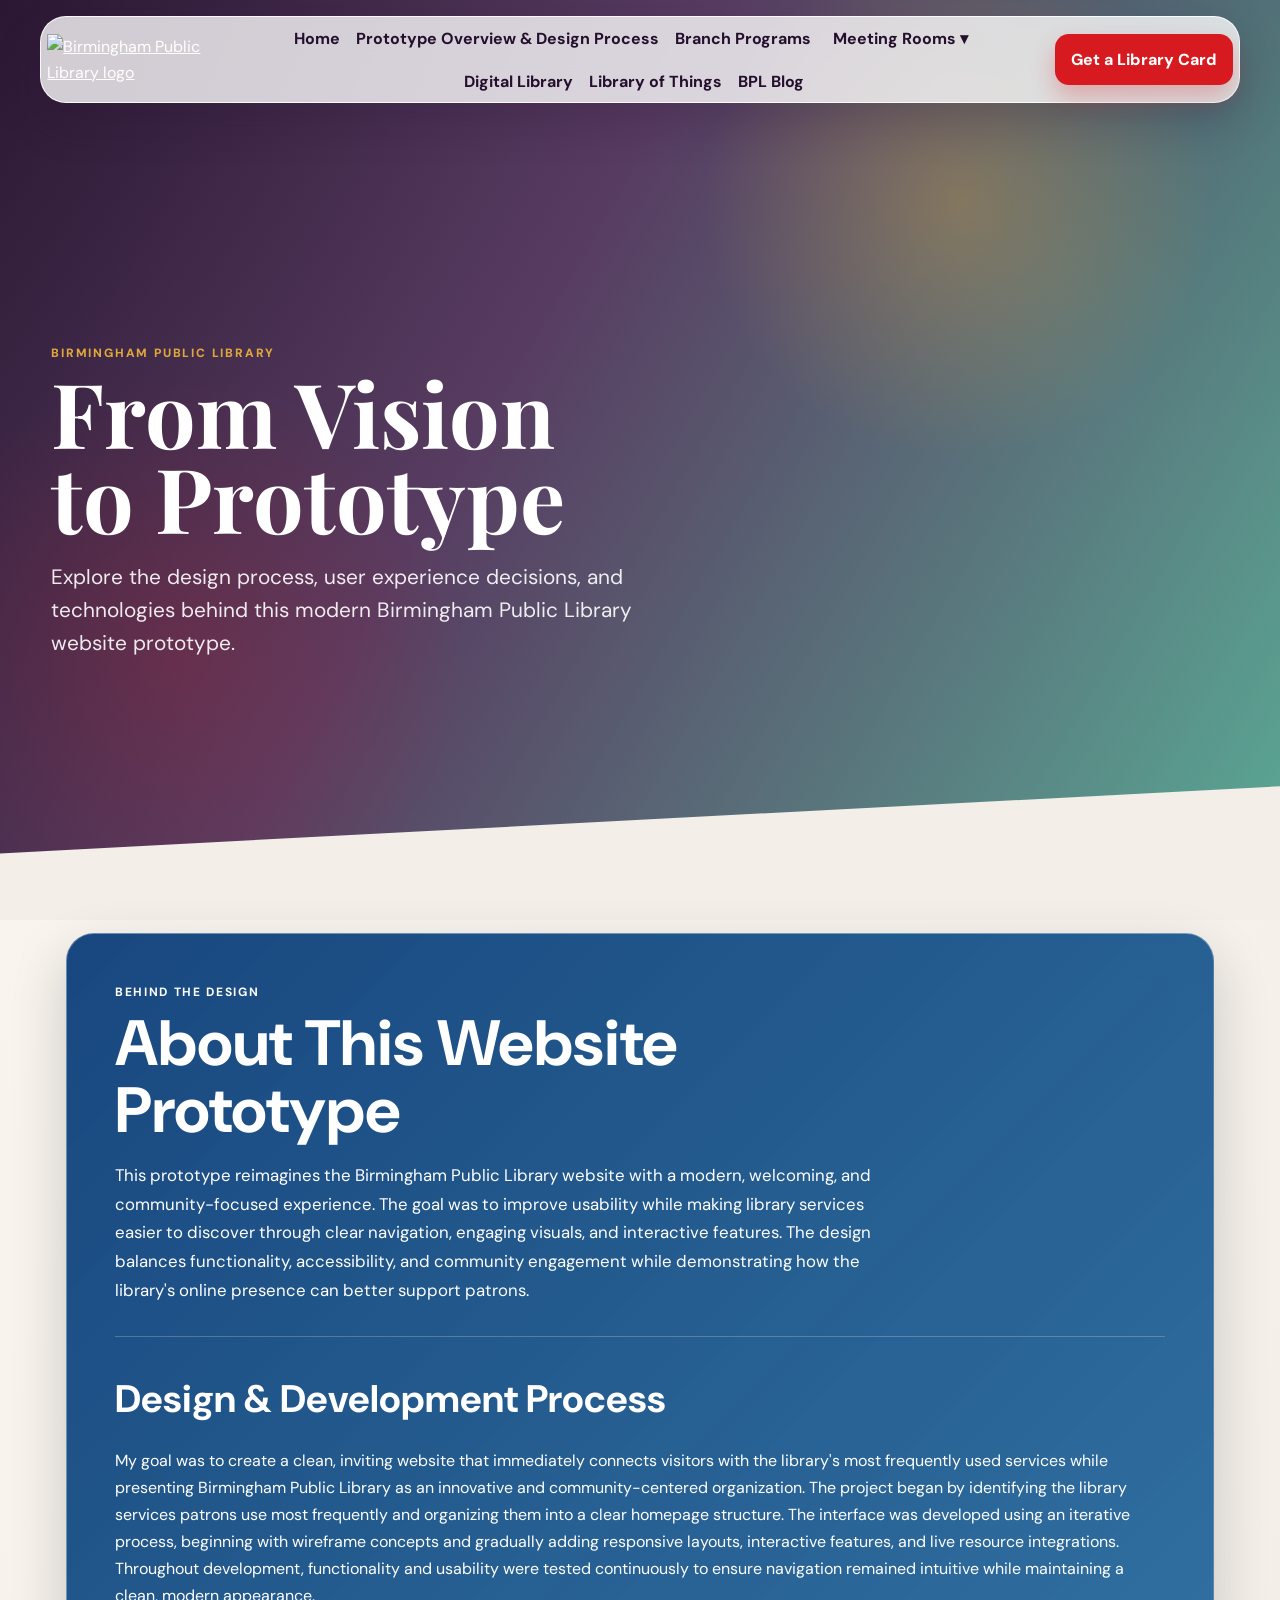
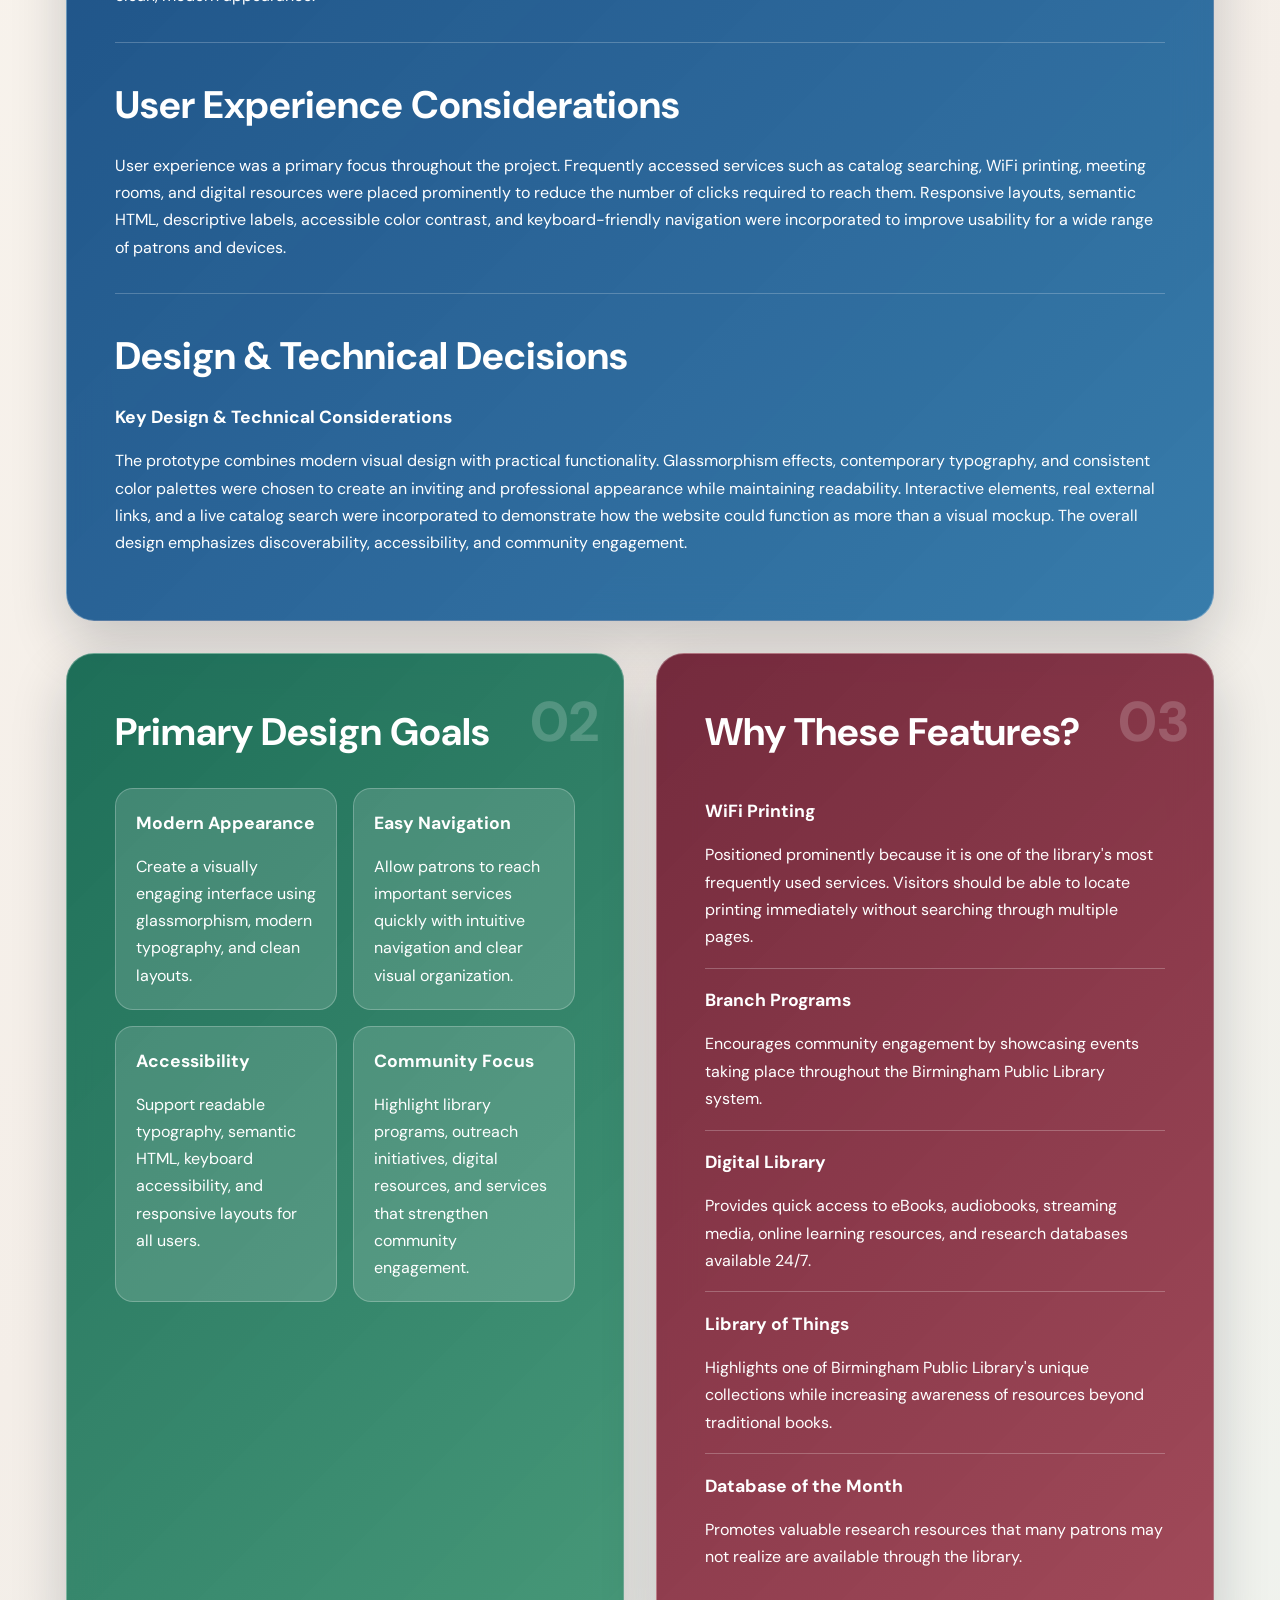
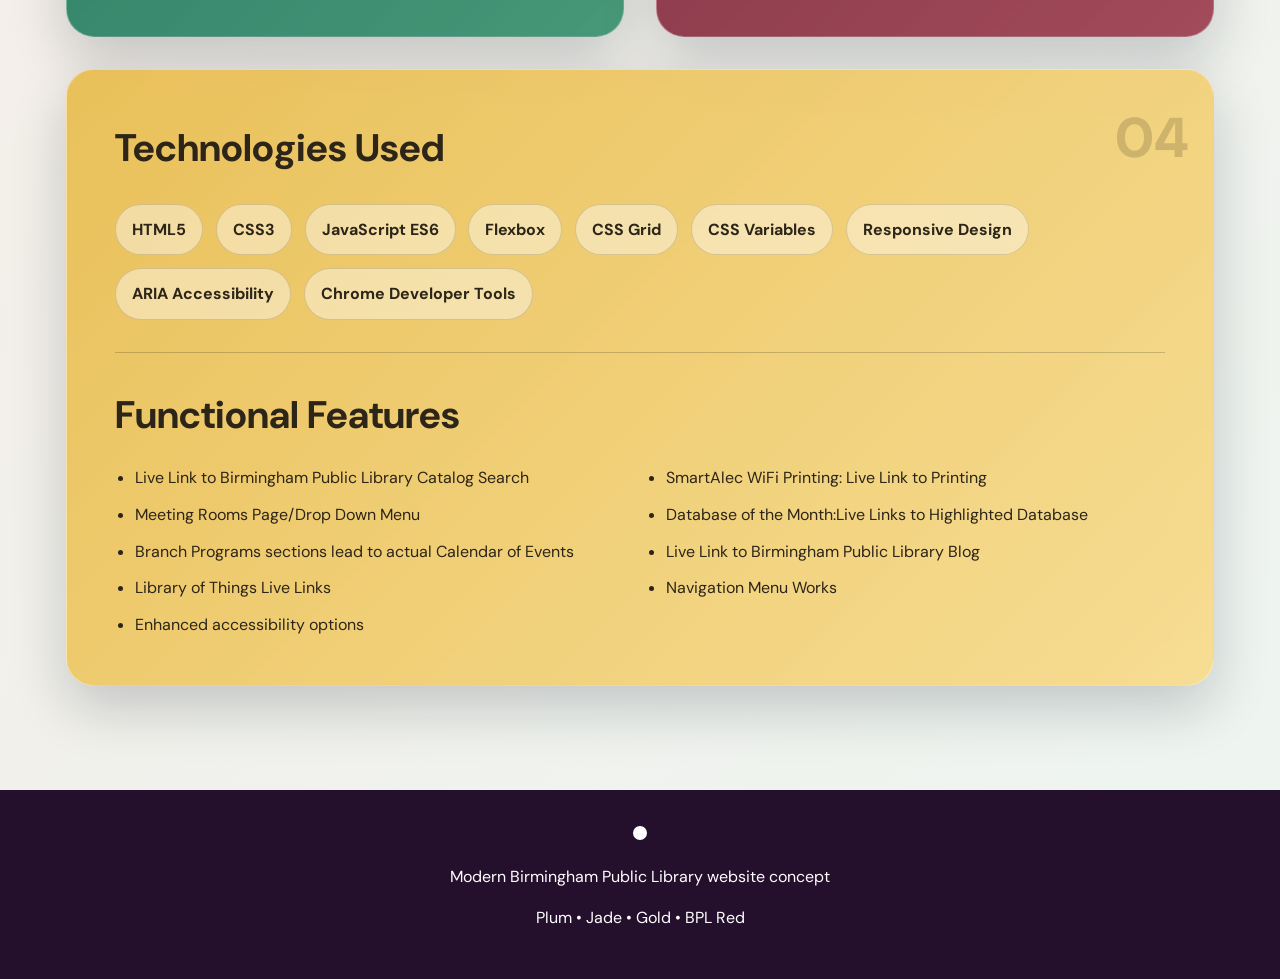
==== aboutbpl.html @ 9a5f1c4a "Add files via upload Initial website prototype" ====
<!DOCTYPE html>
<html lang="en">
<head>
  <meta charset="UTF-8" />
  <meta name="viewport" content="width=device-width, initial-scale=1.0" />
  <meta name="description" content="A modern Birmingham Public Library website prototype featuring WiFi printing, branch programs, meeting rooms, digital resources, and the BPL Blog." />
  <title>Birmingham Public Library | Explore More</title>
  <link rel="stylesheet" href="styles.css" />
</head>
<body>
  <a class="skip-link" href="#main-content">Skip to main content</a>

  <header class="hero" id="home">
    <nav class="topbar" aria-label="Main navigation">
      <a class="brand" href="#home" aria-label="Birmingham Public Library home">
        <img src="assets/bpl-logo.png" alt="Birmingham Public Library logo" />
      </a>

      <button class="menu-toggle" type="button" aria-expanded="false" aria-controls="main-menu">
        Menu
      </button>

      <div class="nav-links" id="main-menu">
        <a href="index.html">Home</a>
        <a href="aboutbpl.html">Prototype Overview & Design Process</a>
        <a href="#branch-programs">Branch Programs</a>

        <div class="dropdown">
          <button class="dropdown-toggle" type="button" aria-expanded="false"
          aria-controls="meeting-room-menu"
    aria-haspopup="true">
            Meeting Rooms
          </button>
          <div class="dropdown-menu">
            <a href="meeting-rooms.html">Meeting Room Overview</a>
            <a href="meeting-rooms.html#pricing">Pricing & Fees</a>
            <a href="meeting-rooms.html#rules">Rules & Requirements</a>
            <a href="meeting-rooms.html#request">Request a Room</a>
          </div>
        </div>

        <a href="#digital">Digital Library</a>
        <a href="#library-things">Library of Things</a>
        <a href="#blog">BPL Blog</a>
      </div>

      <a class="nav-cta" href="#card">Get a Library Card</a>
    </nav>

    <div class="hero-grid">
      <section class="hero-copy">
        <p class="eyebrow">Birmingham Public Library</p>
        <h1>From Vision to Prototype</h1>
        <p class="hero-text">
          Explore the design process, user experience decisions, and technologies 
          behind this modern Birmingham Public Library website prototype.
        </p>

        
        </div>
      </section>
      
  </header>

  <main id="main-content">

  <section class="about-page">

    <!-- CARD 1: ABOUT AND DESIGN PHILOSOPHY -->
    <article class="about-feature-card about-blue">

      <p class="eyebrow">Behind the Design</p>

      <h1>About This Website Prototype</h1>

      <p class="about-intro">
        This prototype reimagines the Birmingham Public Library website with a modern, welcoming, and community-focused experience. 
        The goal was to improve usability while making library services easier to discover through clear navigation, engaging visuals, and interactive features.
         The design balances functionality, accessibility, and community engagement while demonstrating how the library's online presence can better support patrons.
      </p>

      <div class="about-section-divider"></div>

      <h2>Design & Development Process</h2>

      <p>
        My goal was to create a clean, inviting website that immediately connects visitors
        with the library's most frequently used services while presenting Birmingham Public
        Library as an innovative and community-centered organization. 
        The project began by identifying the library services patrons use most frequently and organizing them into a clear homepage structure.
         The interface was developed using an iterative process, beginning with wireframe concepts and gradually adding responsive layouts, interactive features, and live resource integrations.
         Throughout development, functionality and usability were tested continuously to ensure navigation remained intuitive while maintaining a clean, modern appearance.
      </p>

<div class="about-section-divider"></div>

<h2>User Experience Considerations</h2>

      <p>
        User experience was a primary focus throughout the project.
         Frequently accessed services such as catalog searching, WiFi printing, meeting rooms, and digital resources were placed prominently to reduce the number of clicks required to reach them. 
         Responsive layouts, semantic HTML, descriptive labels, accessible color contrast, and keyboard-friendly navigation were incorporated to improve usability for a wide range of patrons and devices.
</p>  

<div class="about-section-divider"></div>

<h2>Design & Technical Decisions</h2>

<h3>Key Design & Technical Considerations</h3>

  <p>The prototype combines modern visual design with practical functionality. 
    Glassmorphism effects, contemporary typography, and consistent color palettes were chosen to create an inviting and professional appearance while maintaining readability. 
    Interactive elements, real external links, and a live catalog search were incorporated to demonstrate how the website could function as more than a visual mockup. 
    The overall design emphasizes discoverability, accessibility, and community engagement. </p>
    </article>


    <!-- CARD 2: DESIGN GOALS -->
    <article class="about-feature-card about-green">

      <p class="about-card-number">02</p>

      <h2>Primary Design Goals</h2>

      <div class="about-mini-grid">

        <article class="about-mini-card">
          <h3>Modern Appearance</h3>
          <p>
            Create a visually engaging interface using glassmorphism,
            modern typography, and clean layouts.
          </p>
        </article>

        <article class="about-mini-card">
          <h3>Easy Navigation</h3>
          <p>
            Allow patrons to reach important services quickly with intuitive
            navigation and clear visual organization.
          </p>
        </article>

        <article class="about-mini-card">
          <h3>Accessibility</h3>
          <p>
            Support readable typography, semantic HTML, keyboard accessibility,
            and responsive layouts for all users.
          </p>
        </article>

        <article class="about-mini-card">
          <h3>Community Focus</h3>
          <p>
            Highlight library programs, outreach initiatives, digital resources,
            and services that strengthen community engagement.
          </p>
        </article>

      </div>

    </article>


    <!-- CARD 3: FEATURES -->
    <article class="about-feature-card about-burgundy">

      <p class="about-card-number">03</p>

      <h2>Why These Features?</h2>

      <div class="about-feature-list">

        <div class="about-feature-item">
          <h3>WiFi Printing</h3>
          <p>
            Positioned prominently because it is one of the library's most frequently
            used services. Visitors should be able to locate printing immediately
            without searching through multiple pages.
          </p>
        </div>

        <div class="about-feature-item">
          <h3>Branch Programs</h3>
          <p>
            Encourages community engagement by showcasing events taking place
            throughout the Birmingham Public Library system.
          </p>
        </div>

        <div class="about-feature-item">
          <h3>Digital Library</h3>
          <p>
            Provides quick access to eBooks, audiobooks, streaming media,
            online learning resources, and research databases available 24/7.
          </p>
        </div>

        <div class="about-feature-item">
          <h3>Library of Things</h3>
          <p>
            Highlights one of Birmingham Public Library's unique collections while
            increasing awareness of resources beyond traditional books.
          </p>
        </div>

        <div class="about-feature-item">
          <h3>Database of the Month</h3>
          <p>
            Promotes valuable research resources that many patrons may not realize
            are available through the library.
          </p>
        </div>

        

      </div>

    </article>


    <!-- CARD 4: TECHNOLOGY AND FUTURE ENHANCEMENTS -->
    <article class="about-feature-card about-gold">

      <p class="about-card-number">04</p>

      <h2>Technologies Used</h2>

      <div class="technology-grid">

        <span>HTML5</span>
        <span>CSS3</span>
        <span>JavaScript ES6</span>
        <span>Flexbox</span>
        <span>CSS Grid</span>
        <span>CSS Variables</span>
        <span>Responsive Design</span>
        <span>ARIA Accessibility</span>
        <span>Chrome Developer Tools</span>

      </div>

      <div class="about-section-divider"></div>

      <h2>Functional Features</h2>

      <ul class="future-list">
        <li>Live Link to Birmingham Public Library Catalog Search</li>
        <li>SmartAlec WiFi Printing: Live Link to Printing</li>
        <li>Meeting Rooms Page/Drop Down Menu</li>
        <li>Database of the Month:Live Links to Highlighted Database</li>
        <li>Branch Programs sections lead to actual Calendar of Events</li>
        <li>Live Link to Birmingham Public Library Blog</li>
        <li>Library of Things Live Links</li>
        <li>Navigation Menu Works</li>
        <li>Enhanced accessibility options</li>
      </ul>
    </article>

  </section>

</main>

  <footer class="footer">
    <img src="assets/bpl-logo.png" alt="" aria-hidden="true" />
    <p>Modern Birmingham Public Library website concept</p>
    <p>Plum • Jade • Gold • BPL Red</p>
  </footer>

 <button
  id="back-to-top"
  class="back-to-top"
  type="button"
  aria-label="Back to top"
  title="Back to top"
>
  ↑
</button>
  <script src="script.js"></script>


</body>
</html>
---- styles.css ----
@import url('https://fonts.googleapis.com/css2?family=DM+Sans:wght@400;500;600;700&family=Playfair+Display:wght@700;800&display=swap');

:root {
  --bpl-red: #d71920;
  --plum: #3d1e4a;
  --plum-deep: #24102d;
  --jade: #1e8f74;
  --jade-dark: #126651;
  --teal: #1f6d7a;
  --gold: #e0a83a;
  --cream: #f6f0e8;
  --rose: #c66a72;
  --ink: #17151b;
  --muted: #69636e;
  --white: #ffffff;
  --glass: rgba(255,255,255,0.17);
  --glass-light: rgba(255,255,255,0.72);
  --glass-border: rgba(255,255,255,0.34);
  --shadow: 0 25px 70px rgba(36,16,45,0.22);
}

* {
  box-sizing: border-box;
}

html {
  scroll-behavior: smooth;
  scroll-padding-top: 10rem;
}

body {
  margin: 0;
  font-family: 'DM Sans', Arial, sans-serif;
  color: var(--ink);
  background:
    radial-gradient(circle at top left, rgba(61,30,74,0.22), transparent 30rem),
    radial-gradient(circle at top right, rgba(30,143,116,0.18), transparent 28rem),
    linear-gradient(135deg, #fbf7f0, #f4eee8 55%, #edf5f1);
  line-height: 1.6;
}

a {
  color: inherit;
}

button,
input,
select {
  font: inherit;
}

button {
  cursor: pointer;
}

.skip-link {
  position: absolute;
  left: -999px;
  top: 0;
  padding: 1rem;
  background: #000;
  color: #fff;
  z-index: 100;
}

.skip-link:focus {
  left: 1rem;
  top: 1rem;
}

.visually-hidden {
  position: absolute;
  width: 1px;
  height: 1px;
  overflow: hidden;
  clip: rect(0 0 0 0);
  white-space: nowrap;
}

.hero {
  min-height: 920px;
  padding: 10rem clamp(1rem, 4vw, 4rem) 8rem;
  color: #fff;
  position: relative;
  overflow: hidden;
  padding-bottom: 8rem;
  background:
    linear-gradient(120deg, rgba(36,16,45,0.96), rgba(61,30,74,0.86) 40%, rgba(30,143,116,0.72) 100%),
    url('Images/BPLPhotoBuilding.jpg');
  background-size: cover;
  background-position: center;
}

.hero::before {
  content: '';
  position: absolute;
  inset: 0;
  background:
    radial-gradient(circle at 75% 22%, rgba(224,168,58,0.32), transparent 16rem),
    radial-gradient(circle at 14% 72%, rgba(215,25,32,0.18), transparent 18rem);
}

.hero::after {
  content: '';
  position: absolute;
  left: -10%;
  right: -10%;
  bottom: -100px;
  height: 200px;
  background: #f4eee8;
  transform: rotate(-3deg);
}

.topbar {
  position: fixed;
  top: 1rem;
  left: 50%;
  transform: translateX(-50%);
  width: min(1200px, calc(100% - 2rem));
  z-index: 1000;
  display: grid;
  grid-template-columns: auto 1fr auto;
  gap: 1.3rem;
  align-items: center;
  background: rgba(255,255,255,0.78);
  border: 1px solid rgba(255,255,255,0.88);
  border-radius: 26px;
  padding: 0.5rem 0.4rem;
  box-shadow: 0 18px 45px rgba(36,16,45,0.2);
  backdrop-filter: blur(18px);
}

.brand img {
  display: block;
  width: 165px;
}

.nav-links {
  display: flex;
  justify-content: center;
  align-items: center;
  gap: 1rem;
  flex-wrap: wrap;
}

.nav-links > a,
.dropdown-toggle {
  border: none;
  background: transparent;
  text-decoration: none;
  color: var(--plum-deep);
  font-weight: 700;
}

.nav-links > a:hover,
.nav-links > a:focus,
.dropdown-toggle:hover,
.dropdown-toggle:focus {
  color: var(--bpl-red);
}

.dropdown {
  position: relative;
}

.dropdown-toggle::after {
  content: ' ▾';
}

.dropdown-menu {
  position: absolute;
  top: calc(100% - 1px);
  left: 0;
  min-width: 245px;
  display: none;
  padding: 0.55rem;
  border-radius: 18px;
  background: rgba(255,255,255,0.92);
  box-shadow: 0 20px 45px rgba(36,16,45,0.22);
  border: 1px solid rgba(61,30,74,0.12);
  backdrop-filter: blur(18px);
}

.dropdown:hover .dropdown-menu,
.dropdown:focus-within .dropdown-menu,
.dropdown.open .dropdown-menu {
  display: grid;
}

.dropdown-menu a {
  text-decoration: none;
  color: var(--plum-deep);
  padding: 0.7rem 0.8rem;
  border-radius: 12px;
  font-weight: 700;
}

.dropdown-menu a:hover,
.dropdown-menu a:focus {
  background: #f4ecf6;
  color: var(--bpl-red);
}

.nav-cta {
  text-decoration: none;
  padding: 0.8rem 1rem;
  color: #fff;
  background: var(--bpl-red);
  border-radius: 14px;
  font-weight: 800;
  box-shadow: 0 12px 25px rgba(215,25,32,0.28);
}

.menu-toggle {
  display: none;
  border: none;
  border-radius: 14px;
  background: var(--plum);
  color: #fff;
  padding: 0.75rem 0.9rem;
  font-weight: 800;
}

.hero-grid {
  position: relative;
  z-index: 4;
  max-width: 1260px;
  margin: 5.7rem auto 0;
  margin-top: clamp(4rem, 10vw, 6.5rem);
  padding-top: 4rem;
  display: grid;
  grid-template-columns: 1.1fr 1fr;
 gap: clamp(2rem, 5vw, 6rem);
  align-items: start;
}

.hero-copy {
  padding-top: 1rem;
}

.eyebrow {
  margin: 0 0 0.45rem;
  text-transform: uppercase;
  letter-spacing: 0.15em;
  font-size: 0.75rem;
  font-weight: 800;
  color: var(--gold);
}

.eyebrow.dark {
  color: var(--plum);
}

.eyebrow.light {
  color: #ffe3a3;
}

.hero-copy h1,
.section-heading h2,
.program-heading h2,
.feature-grid h2,
.blog-section h2,
.card-section h2 {
  font-family: 'Playfair Display', Georgia, serif;
}

.hero-copy h1 {
  margin: 0;
  max-width: 760px;
  font-size: clamp(3.3rem, 7vw, 6.7rem);
  line-height: 0.94;
}

.hero-text {
  max-width: 650px;
  font-size: clamp(1.05rem, 1.8vw, 1.3rem);
  color: rgba(255,255,255,0.9);
}

.hero-actions {
  display: flex;
  gap: 0.8rem;
  flex-wrap: wrap;
  margin-top: 1.5rem;
}

.button {
  display: inline-block;
  text-decoration: none;
  border-radius: 14px;
  padding: 0.9rem 1.1rem;
  font-weight: 800;
}

.button.primary {
  background: var(--gold);
  color: var(--plum-deep);
  box-shadow: 0 14px 32px rgba(224,168,58,0.28);
}

.button.secondary {
  background: #fff;
  color: var(--plum-deep);
}

.glass-button {
  border: 1px solid rgba(255,255,255,0.35);
  color: #fff;
  background: rgba(255,255,255,0.11);
  backdrop-filter: blur(14px);
}
S
.glass-panel {
  border-radius: 30px;
  padding: clamp(1.1rem, 3vw, 1.8rem);
  border: 1px solid var(--glass-border);
  box-shadow: var(--shadow);
  backdrop-filter: blur(20px);
}

#catalog {
    scroll-margin-top: 12rem;
}

.catalog-panel {
  background: rgba(255,255,255,0.72);
  color: var(--plum-deep);
  margin-top: -5rem;
}

.catalog-panel h2,
.wifi-card h2 {
  margin: 0 0 0.9rem;
  font-size: clamp(1.7rem, 3vw, 2.5rem);
}

.search-row {
  display: flex;
  gap: 0.6rem;
}

.search-row input {
  flex: 1;
  min-width: 0;
  border: 1px solid rgba(61,30,74,0.12);
  border-radius: 15px;
  padding: 1rem;
  background: rgba(255,255,255,0.9);
}

.search-row button {
  border: none;
  border-radius: 15px;
  padding: 0 1.2rem;
  background: var(--jade);
  color: #fff;
  font-weight: 800;
}

.quick-searches {
  display: flex;
  gap: 0.55rem;
  flex-wrap: wrap;
  margin-top: 0.8rem;
}

.quick-searches button {
  border: none;
  background: transparent;
  color: var(--plum);
  font-weight: 700;
}

.quick-searches button:hover,
.quick-searches button:focus {
  color: var(--bpl-red);
}

.wifi-card {
  grid-column: 2;
  display: grid;
  grid-template-columns: 1fr auto;
  gap: 1rem;
  align-items: center;
  padding: 1.4rem;
  border-radius: 30px;
  background:
    linear-gradient(135deg, rgba(30,143,116,0.92), rgba(31,109,122,0.86));
  box-shadow: var(--shadow);
}

.qr-wrap {
  text-align: center;
  background: #fff;
  padding: 0.75rem;
  border-radius: 20px;
}

.qr-wrap img {
  width: 135px;
  display: block;
}

.qr-wrap small {
  color: var(--plum-deep);
  font-weight: 800;
}

.status-message {
  min-height: 1.35em;
  font-weight: 700;
}

main {
  width: min(1260px, calc(100% - 2rem));
  margin: -3.2rem auto 0;
  position: relative;
  z-index: 7;
}

.utility-strip,
.program-section,
.card-section {
  background: rgba(255,255,255,0.78);
  border: 1px solid rgba(255,255,255,0.92);
  border-radius: 30px;
  padding: clamp(1.1rem, 3vw, 1.8rem);
  box-shadow: 0 24px 60px rgba(36,16,45,0.14);
  backdrop-filter: blur(15px);
}

section {
  scroll-margin-top: 10rem;
}

.section-heading {
  margin-bottom: 1rem;
}

.section-heading h2,
.program-heading h2 {
  margin: 0;
  color: var(--plum-deep);
  font-size: clamp(2rem, 4vw, 3.2rem);
}

.utility-grid {
  display: grid;
  grid-template-columns: repeat(6, 1fr);
  gap: 0.85rem;
}

.utility-card {
  min-height: 155px;
  display: block;
  text-decoration: none;
  color: #fff;
  border-radius: 24px;
  padding: 1rem;
  box-shadow: 0 18px 38px rgba(36,16,45,0.16);
  transition: transform 0.18s ease, box-shadow 0.18s ease;
}

.utility-card:hover,
.utility-card:focus {
  transform: translateY(-5px);
  box-shadow: 0 26px 52px rgba(36,16,45,0.25);
}

.utility-card span {
  display: block;
  font-size: 2rem;
  margin-bottom: 0.8rem;
}

.utility-card strong,
.utility-card small {
  display: block;
}

.utility-card small {
  opacity: 0.9;
}

.plum { background: linear-gradient(135deg, var(--plum), #6c3b78); }
.jade { background: linear-gradient(135deg, var(--jade-dark), var(--jade)); }
.gold { background: linear-gradient(135deg, #c58b1f, var(--gold)); color: var(--plum-deep); }
.rose { background: linear-gradient(135deg, #9a4851, var(--rose)); }
.ink { background: linear-gradient(135deg, #15151b, #3d3b42); }
.teal { background: linear-gradient(135deg, #19525e, var(--teal)); }

.program-section {
  margin-top: 2rem;
}

.program-heading {
  display: flex;
  justify-content: space-between;
  gap: 1.5rem;
  align-items: end;
}

.branch-filter span {
  display: block;
  font-weight: 700;
  margin-bottom: 0.35rem;
}

.branch-filter select {
  min-width: 220px;
  border: 1px solid rgba(61,30,74,0.14);
  border-radius: 14px;
  padding: 0.8rem;
  background: #fff;
}

.branch-grid {
  margin-top: 1.2rem;
  display: grid;
  grid-template-columns: repeat(3, 1fr);
  gap: 1rem;
}

.branch-card {
  position: relative;
  overflow: hidden;
  min-height: 235px;
  padding: 1.2rem;
  border-radius: 24px;
  background:
    linear-gradient(145deg, rgba(255,255,255,0.9), rgba(246,240,232,0.82));
  border: 1px solid rgba(61,30,74,0.09);
  box-shadow: 0 16px 35px rgba(36,16,45,0.10);
}

.branch-number {
  position: absolute;
  right: 0.9rem;
  top: 0.4rem;
  font-family: 'Playfair Display', serif;
  font-size: 4.5rem;
  font-weight: 800;
  color: rgba(61,30,74,0.08);
}

.branch-card h3 {
  margin-top: 2.1rem;
  font-size: 1.35rem;
  color: var(--plum-deep);
}

.branch-card p {
  color: var(--muted);
}

.branch-card button,
.database-feature button,
.blog-intro button,
.card-section button {
  border: none;
  border-radius: 12px;
  background: var(--plum);
  color: #fff;
  padding: 0.72rem 0.9rem;
  font-weight: 800;
}

.branch-card button:hover,
.branch-card button:focus,
.database-feature button:hover,
.database-feature button:focus,
.blog-intro button:hover,
.blog-intro button:focus,
.card-section button:hover,
.card-section button:focus {
  background: var(--bpl-red);
}

.feature-grid {
  display: grid;
  grid-template-columns: 1.15fr 0.85fr;
  gap: 1.2rem;
  margin-top: 2rem;
}

.database-feature,
.things-feature {
  border-radius: 30px;
  padding: clamp(1.2rem, 3vw, 2rem);
  box-shadow: 0 24px 60px rgba(36,16,45,0.16);
}

.database-feature {
  color: #fff;
  display: grid;
  grid-template-columns: 1fr auto;
  gap: 1.2rem;
  background:
    linear-gradient(135deg, rgba(61,30,74,0.96), rgba(30,143,116,0.78)),
    url('Images/LinnHenley.jpg');
  background-size: cover;
  background-position: center;
}

.database-feature h2,
.things-feature h2,
.blog-section h2,
.card-section h2 {
  margin: 0;
  font-size: clamp(2rem, 4vw, 3.4rem);
}

.database-orbit {
  display: grid;
  align-content: center;
  gap: 0.65rem;
}

.database-orbit span {
  display: block;
  min-width: 140px;
  padding: 0.75rem;
  border-radius: 999px;
  text-align: center;
  background: rgba(255,255,255,0.14);
  border: 1px solid rgba(255,255,255,0.24);
  backdrop-filter: blur(12px);
}

.database-feature h2 a {
  color: inherit;
  text-decoration: none;
}

.database-feature h2 a:hover {
  text-decoration: none;
  color: #ffffff;
}

.things-feature {
  background: rgba(255,255,255,0.82);
  border: 1px solid rgba(255,255,255,0.92);
}

.thing-list {
  display: grid;
  gap: 0.65rem;
  margin-top: 1rem;
}

.thing-list button {
  border: 1px solid rgba(61,30,74,0.11);
  border-radius: 14px;
  background: #fff;
  padding: 0.85rem;
  text-align: left;
  font-weight: 800;
}

.thing-list button:hover,
.thing-list button:focus {
  background: #edf7f3;
  color: var(--jade-dark);
}

.blog-section {
  margin-top: 2rem;
  display: grid;
  grid-template-columns: 0.75fr 1.25fr;
  gap: 1.2rem;
  border-radius: 32px;
  padding: clamp(1.2rem, 3vw, 2rem);
  color: #fff;
  background:
    linear-gradient(120deg, rgba(36,16,45,0.97), rgba(31,109,122,0.82)),
    url('Images/bplblog.jpeg');
  background-size: cover;
  background-position: center;
}

.blog-cards {
  display: grid;
  gap: 0.85rem;
}

.blog-cards article {
  padding: 1rem;
  border-radius: 20px;
  background: rgba(255,255,255,0.13);
  border: 1px solid rgba(255,255,255,0.2);
  backdrop-filter: blur(15px);
}

.blog-cards article span {
  color: #ffe3a3;
  font-size: 0.76rem;
  text-transform: uppercase;
  letter-spacing: 0.1em;
  font-weight: 800;
}

.blog-cards h3 {
  margin: 0.4rem 0 0.2rem;
}

.blog-cards p {
  margin: 0;
  color: rgba(255,255,255,0.86);
}

.card-section {
  margin-top: 2rem;
  display: grid;
  grid-template-columns: 1fr 1fr;
  gap: 1.3rem;
  align-items: center;
}

#card-form {
  display: grid;
  gap: 0.55rem;
}

#card-form input {
  border: 1px solid rgba(61,30,74,0.13);
  border-radius: 12px;
  padding: 0.8rem;
}

.footer {
  margin-top: 2.5rem;
  text-align: center;
  padding: 2rem;
  color: #fff;
  background: var(--plum-deep);
}

.footer img {
  width: 145px;
  padding: 0.45rem;
  border-radius: 14px;
  background: #fff;
}

/*No Underline on Link for Library of Things*/

.no-underline {
    text-decoration: none;
}

@media (max-width: 1080px) {
  .topbar {
    grid-template-columns: auto auto;
  }

  .menu-toggle {
    display: block;
    justify-self: end;
  }

  .nav-links {
    display: none;
    grid-column: 1 / -1;
    flex-direction: column;
    align-items: stretch;
  }

  .nav-links.open {
    display: flex;
  }

  .nav-cta {
    display: none;
  }

  .dropdown-menu {
    position: static;
    margin-top: 0.5rem;
  }

  .hero-grid {
    grid-template-columns: 1fr 1fr;
  }

  .hero-copy {
    grid-column: 1 / -1;
  }

  .wifi-card {
    grid-column: auto;
  }

  .utility-grid {
    grid-template-columns: repeat(3, 1fr);
  }

  .branch-grid {
    grid-template-columns: repeat(2, 1fr);
  }

  .feature-grid,
  .blog-section,
  .card-section {
    grid-template-columns: 1fr;
  }
}

@media (max-width: 700px) {
  .brand img {
    width: 135px;
  }

  .hero {
    min-height: 1050px;
    padding-inline: 0.8rem;
  }

  .hero-grid {
    grid-template-columns: 1fr;
    margin-top: 3rem;
  }

  .wifi-card {
    grid-template-columns: 1fr;
  }

  .qr-wrap {
    justify-self: start;
  }

  .utility-grid,
  .branch-grid {
    grid-template-columns: 1fr;
  }

  .program-heading {
    display: block;
  }

  .branch-filter {
    display: block;
    margin-top: 1rem;
  }

  .branch-filter select {
    width: 100%;
  }

  .database-feature {
    grid-template-columns: 1fr;
  }

  .search-row {
    flex-direction: column;
  }

  .search-row button {
    padding: 0.9rem;
  }
}

.interior-page {
  background:
    radial-gradient(circle at top right, rgba(30,143,116,0.18), transparent 28rem),
    linear-gradient(135deg, #fbf7f0, #f1ece6);
}

.interior-hero {
  min-height: 430px;
  padding: 10rem clamp(1rem, 4vw, 4rem) 10rem;
  color: #fff;
  background:
    linear-gradient(120deg, rgba(36,16,45,0.96), rgba(30,143,116,0.72)),
    url('https://images.unsplash.com/photo-1497366811353-6870744d04b2?auto=format&fit=crop&w=1800&q=85');
  background-size: cover;
  background-position: center;
}

.interior-copy {
  max-width: 900px;
  margin: 5rem auto 0;
}

.interior-copy h1 {
  margin: 0;
  font-family: 'Playfair Display', serif;
  font-size: clamp(3rem, 7vw, 6rem);
  line-height: 0.95;
}

.interior-main {
  width: min(1000px, calc(100% - 2rem));
  margin: -2rem auto 3rem;
  position: relative;
  z-index: 3;
}

.interior-card {
  margin-bottom: 1rem;
  padding: 1.4rem;
  border-radius: 24px;
  background: rgba(255,255,255,0.84);
  border: 1px solid rgba(255,255,255,0.94);
  box-shadow: 0 18px 42px rgba(36,16,45,0.12);
}

.interior-card h2 {
  margin-top: 0;
  color: var(--plum-deep);
}

#room-form {
  display: grid;
  gap: 0.6rem;
}

#room-form input,
#room-form select {
  border: 1px solid rgba(61,30,74,0.14);
  border-radius: 12px;
  padding: 0.8rem;
}

#room-form button {
  border: none;
  border-radius: 12px;
  background: var(--plum);
  color: #fff;
  padding: 0.8rem;
  font-weight: 800;
}

/* ABOUT PAGE LAYOUT */

.about-page {
  width: min(1200px, 92%);
  margin: 0 auto;
  padding: 4rem 0;
  display: grid;
  grid-template-columns: repeat(2, minmax(0, 1fr));
  gap: 2rem;
}


/* LARGE ABOUT CARDS */

.about-feature-card {
  position: relative;
  overflow: hidden;
  padding: clamp(1.75rem, 4vw, 3rem);
  border-radius: 28px;
  border: 1px solid rgba(255, 255, 255, 0.28);
  box-shadow: 0 22px 55px rgba(15, 23, 42, 0.2);
  backdrop-filter: blur(18px);
  -webkit-backdrop-filter: blur(18px);
}

.about-feature-card h1,
.about-feature-card h2,
.about-feature-card h3,
.about-feature-card p,
.about-feature-card li {
  color: inherit;
}

.about-feature-card h1 {
  max-width: 700px;
  margin: 0.5rem 0 1rem;
  font-size: clamp(2.2rem, 5vw, 4.2rem);
  line-height: 1.05;
}

.about-feature-card h2 {
  margin: 0 0 1rem;
  font-size: clamp(1.7rem, 3vw, 2.4rem);
}

.about-feature-card h3 {
  margin: 0 0 0.5rem;
  font-size: 1.1rem;
}

.about-feature-card p {
  line-height: 1.7;
}

.about-intro {
  max-width: 760px;
  font-size: 1.05rem;
}


/* CARD COLORS */

.about-blue {
  grid-column: 1 / -1;
  color: #ffffff;
  background:
    linear-gradient(
      135deg,
      rgba(16, 65, 122, 0.97),
      rgba(35, 111, 164, 0.9)
    );
}

.about-green {
  color: #ffffff;
  background:
    linear-gradient(
      135deg,
      rgba(20, 104, 82, 0.96),
      rgba(52, 142, 108, 0.9)
    );
}

.about-burgundy {
  color: #ffffff;
  background:
    linear-gradient(
      135deg,
      rgba(111, 35, 55, 0.97),
      rgba(153, 56, 73, 0.9)
    );
}

.about-gold {
  grid-column: 1 / -1;
  color: #2c2518;
  background:
    linear-gradient(
      135deg,
      rgba(232, 190, 84, 0.96),
      rgba(247, 218, 139, 0.92)
    );
}


/* EYEBROW AND CARD NUMBERS */

.about-feature-card .eyebrow {
  margin: 0;
  color: inherit;
  font-weight: 700;
  letter-spacing: 0.14em;
  text-transform: uppercase;
}

.about-card-number {
  position: absolute;
  top: 1.25rem;
  right: 1.5rem;
  margin: 0;
  font-size: 3.5rem;
  font-weight: 800;
  line-height: 1;
  opacity: 0.18;
}


/* SMALL CARDS INSIDE LARGE CARDS */

.about-mini-grid {
  display: grid;
  grid-template-columns: repeat(2, minmax(0, 1fr));
  gap: 1rem;
  margin-top: 1.5rem;
}

.about-mini-card {
  padding: 1.25rem;
  border-radius: 18px;
  background: rgba(255, 255, 255, 0.14);
  border: 1px solid rgba(255, 255, 255, 0.24);
}

.about-mini-card p {
  margin-bottom: 0;
}


/* FEATURE LIST */

.about-feature-list {
  display: grid;
  gap: 0;
}

.about-feature-item {
  padding: 1.1rem 0;
  border-bottom: 1px solid rgba(255, 255, 255, 0.24);
}

.about-feature-item:last-child {
  border-bottom: none;
}

.about-feature-item p {
  margin-bottom: 0;
}


/* TECHNOLOGY PILLS */

.technology-grid {
  display: flex;
  flex-wrap: wrap;
  gap: 0.8rem;
  margin-top: 1.5rem;
}

.technology-grid span {
  padding: 0.75rem 1rem;
  border-radius: 999px;
  background: rgba(255, 255, 255, 0.42);
  border: 1px solid rgba(68, 52, 16, 0.18);
  font-weight: 700;
}


/* DIVIDER */

.about-section-divider {
  width: 100%;
  height: 1px;
  margin: 2rem 0;
  background: currentColor;
  opacity: 0.22;
}


/* FUTURE ENHANCEMENTS */

.future-list {
  display: grid;
  grid-template-columns: repeat(2, minmax(0, 1fr));
  gap: 0.8rem 2rem;
  margin: 1.25rem 0 0;
  padding-left: 1.25rem;
}

.future-list li {
  line-height: 1.5;
}


/* HOVER EFFECT */

.about-feature-card {
  transition:
    transform 0.25s ease,
    box-shadow 0.25s ease;
}

.about-feature-card:hover {
  transform: translateY(-5px);
  box-shadow: 0 28px 65px rgba(15, 23, 42, 0.27);
}


/* RESPONSIVE DESIGN */

@media (max-width: 800px) {

  .about-page {
    grid-template-columns: 1fr;
    padding: 2rem 0;
  }

  .about-blue,
  .about-gold {
    grid-column: auto;
  }

  .about-mini-grid,
  .future-list {
    grid-template-columns: 1fr;
  }

  .about-feature-card {
    border-radius: 22px;
  }

}

/* BACK TO TOP BUTTON */

.back-to-top {
  position: fixed;
  right: 1.5rem;
  bottom: 1.5rem;
  z-index: 1000;

  width: 3.25rem;
  height: 3.25rem;

  display: flex;
  align-items: center;
  justify-content: center;

  border: 1px solid rgba(255, 255, 255, 0.35);
  border-radius: 50%;

  background: rgba(61, 30, 74, 0.92);
  color: #ffffff;

  font-size: 1.4rem;
  font-weight: 700;

  box-shadow: 0 10px 25px rgba(0, 0, 0, 0.25);
  cursor: pointer;

  opacity: 0;
  visibility: hidden;
  transform: translateY(1rem);

  transition:
    opacity 0.25s ease,
    visibility 0.25s ease,
    transform 0.25s ease,
    background-color 0.25s ease;
}

.back-to-top.is-visible {
  opacity: 1;
  visibility: visible;
  transform: translateY(0);
}

.back-to-top:hover {
  background: #7a2459;
  transform: translateY(-3px);
}

.back-to-top:focus-visible {
  outline: 3px solid #f2b94b;
  outline-offset: 3px;
}

@media (prefers-reduced-motion: reduce) {
  .back-to-top {
    transition: none;
  }
}
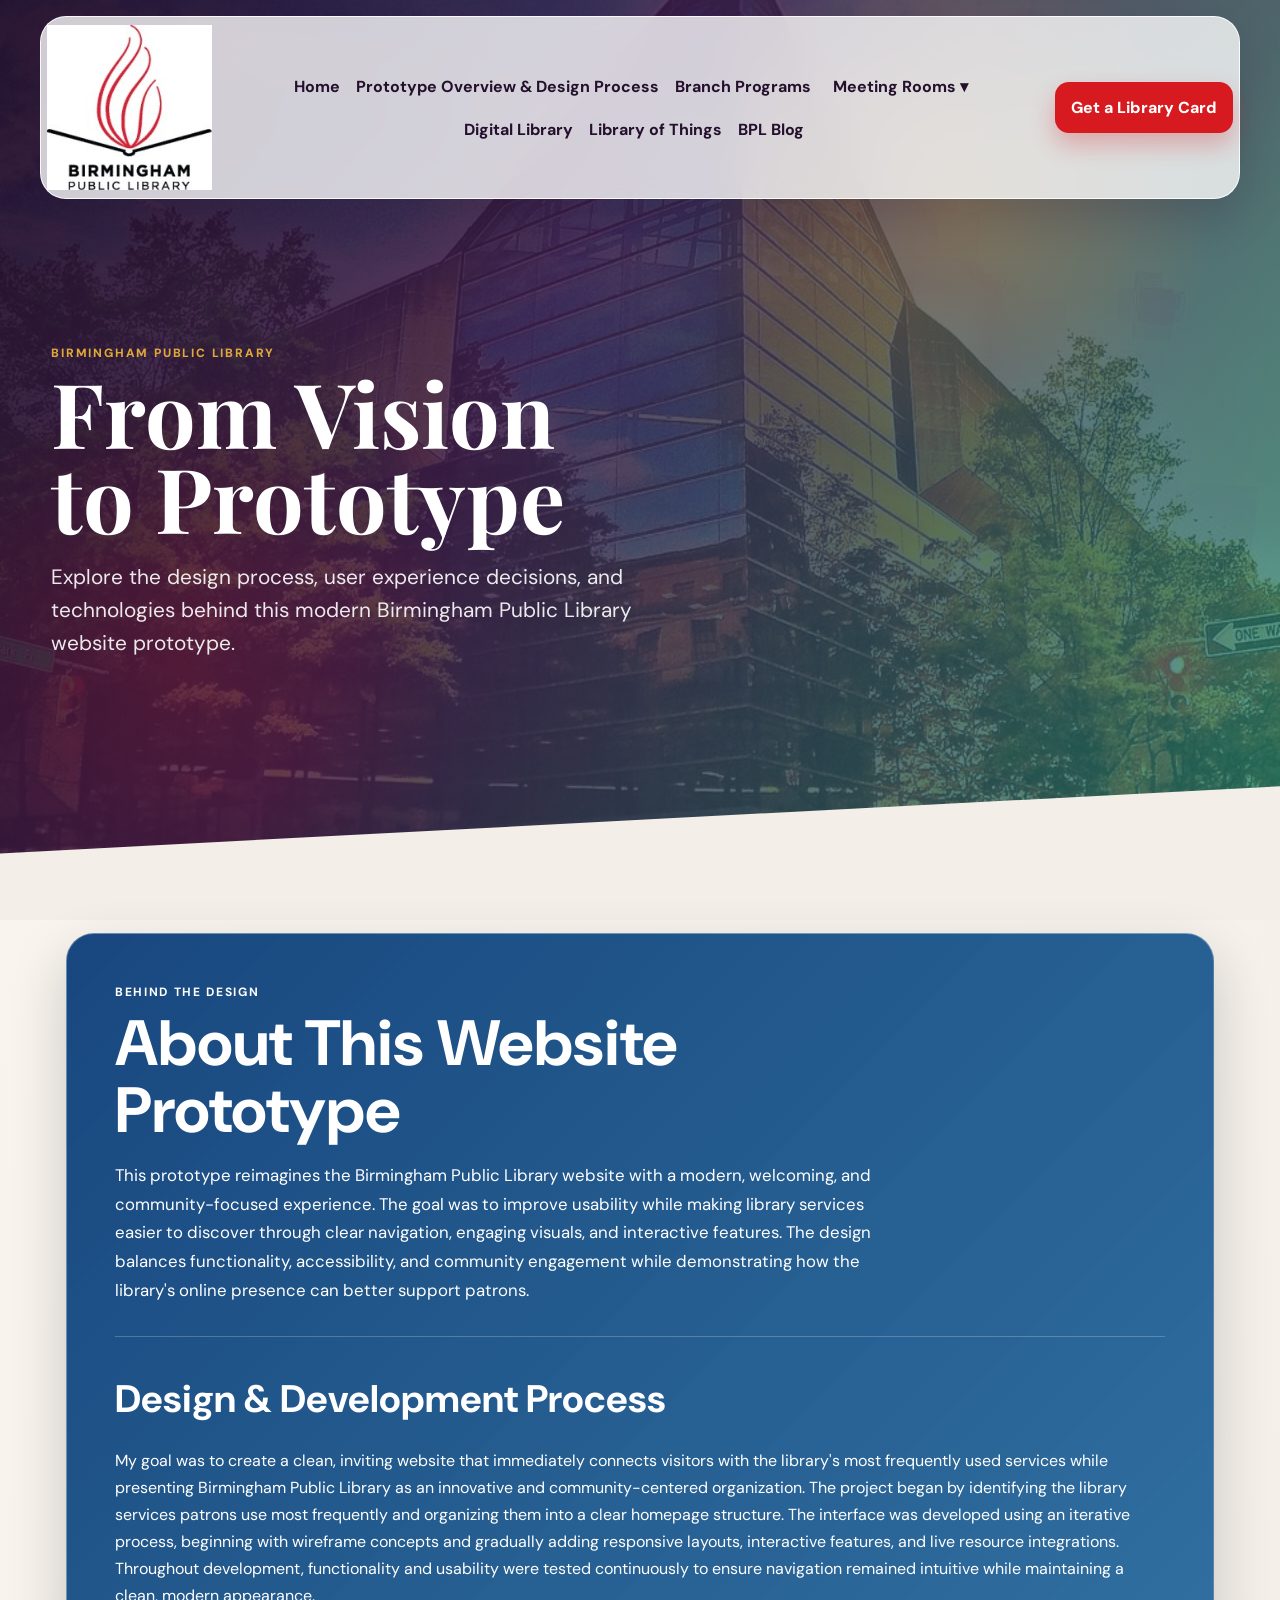
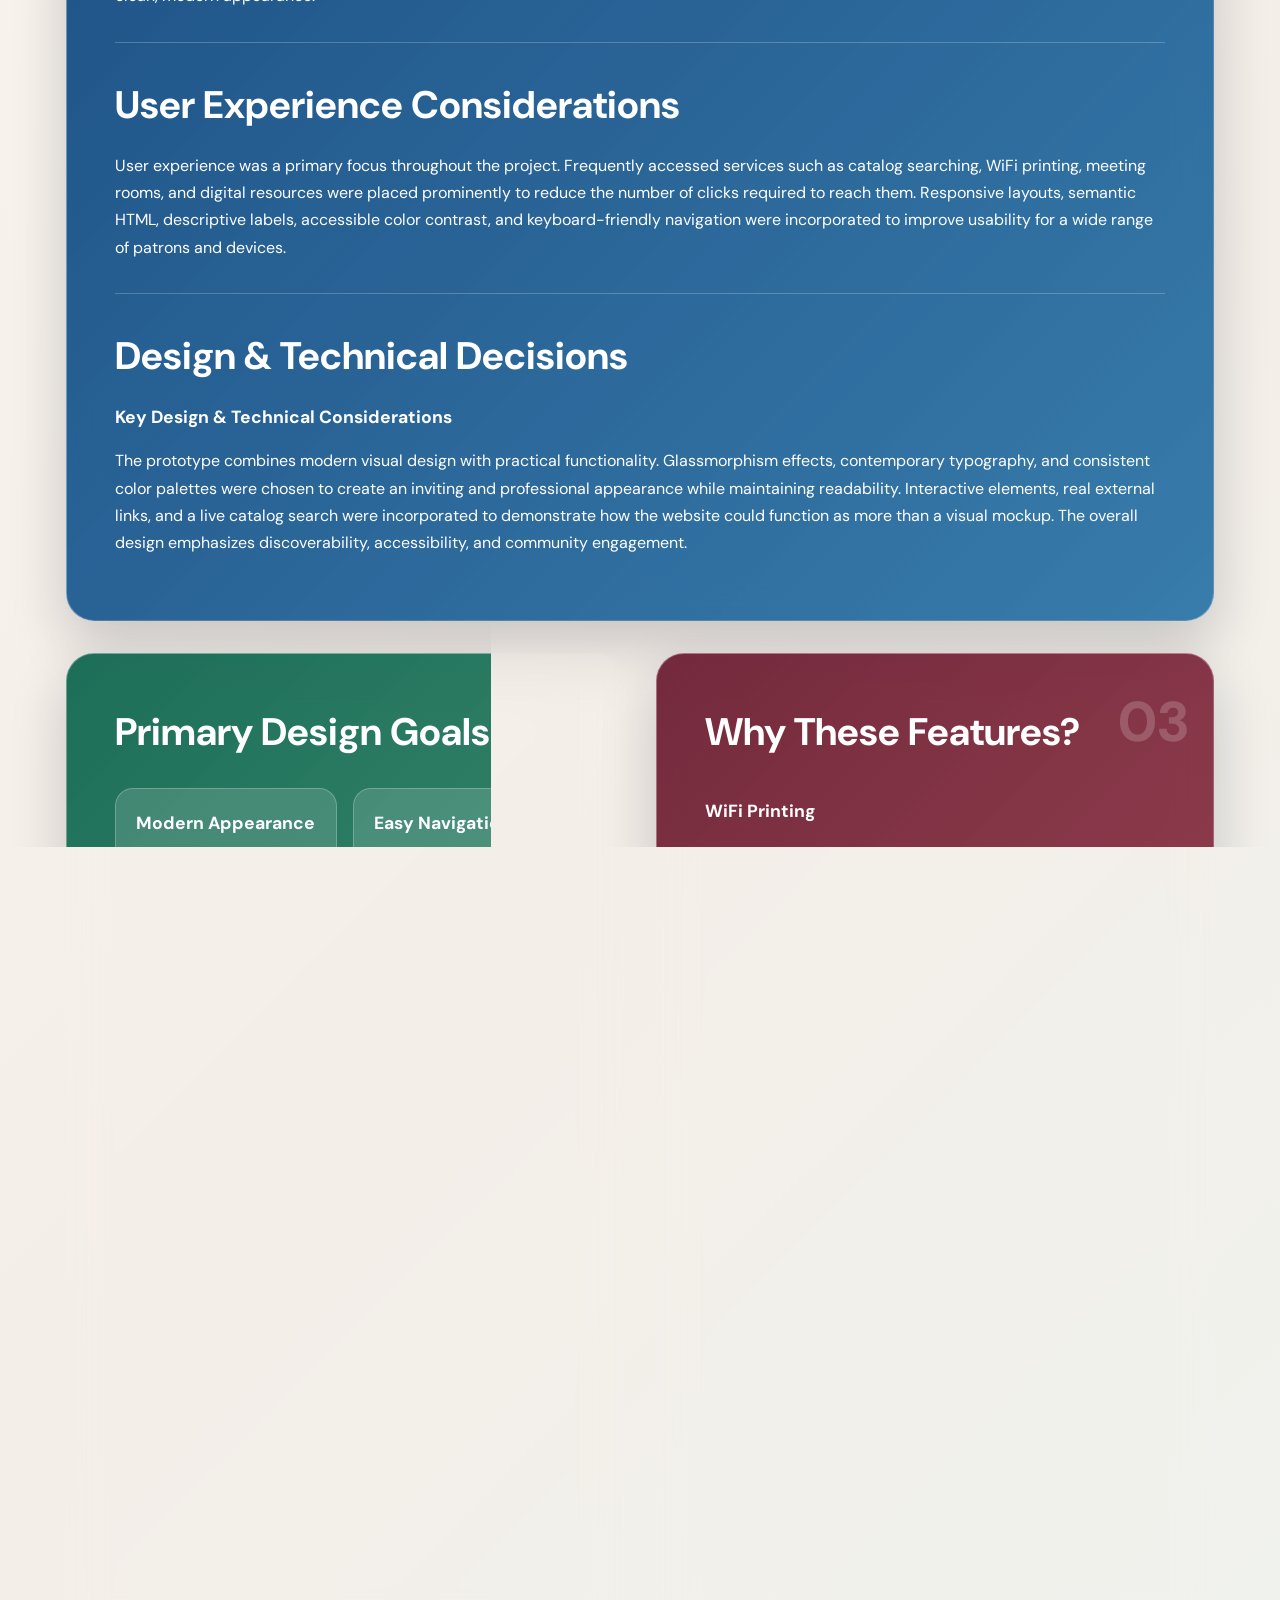
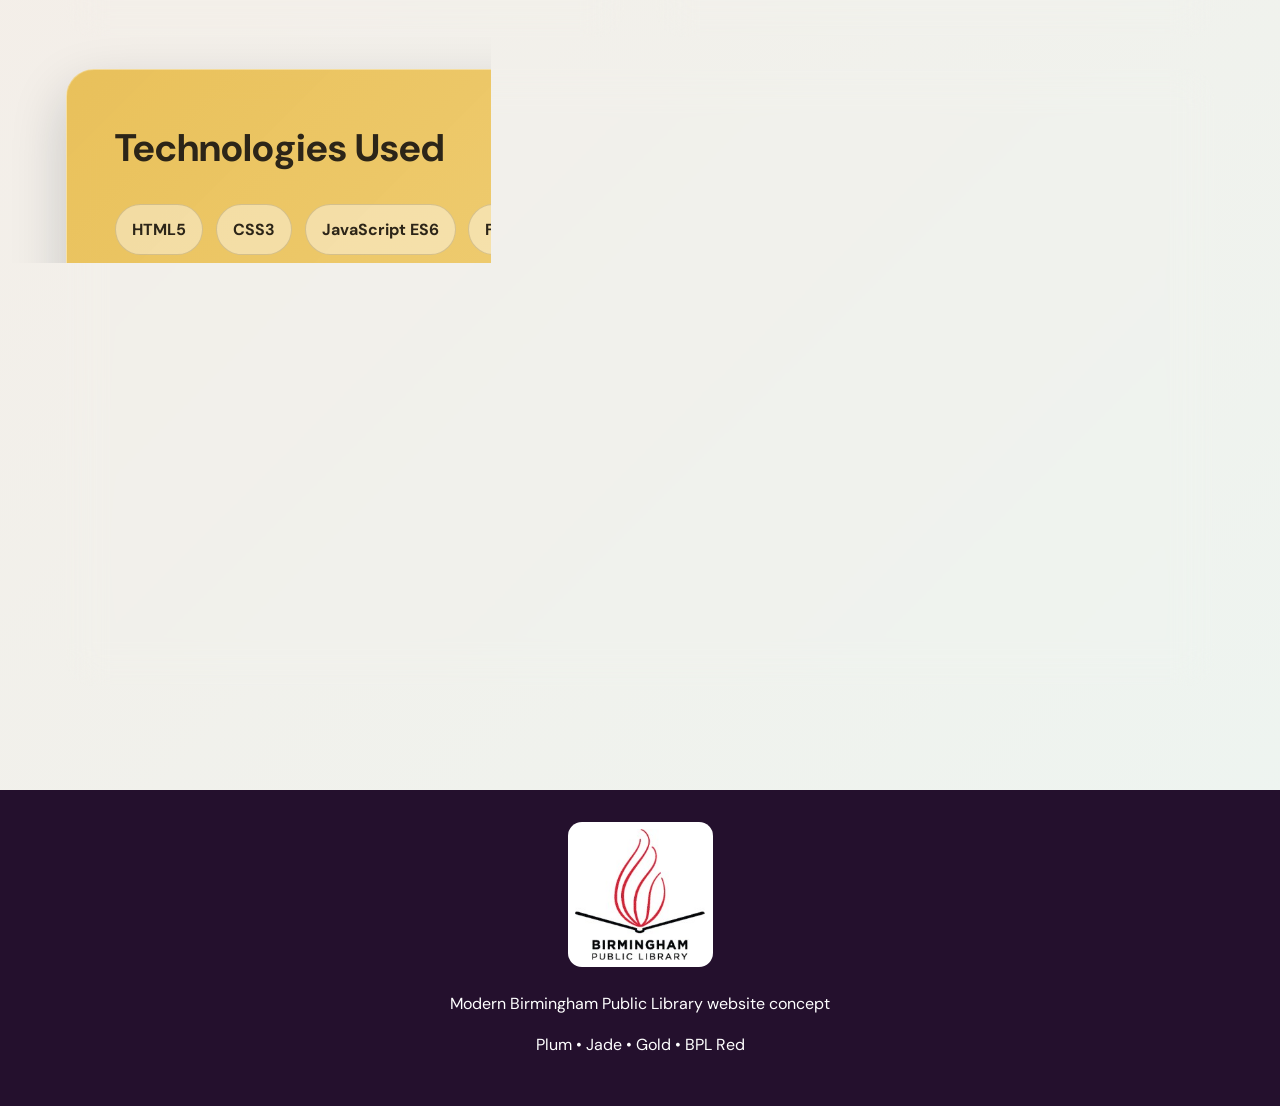
==== commit 0ad3682c: "Add files via upload" ====
--- a/aboutbpl.html
+++ b/aboutbpl.html
@@ -23,7 +23,7 @@
       <div class="nav-links" id="main-menu">
         <a href="index.html">Home</a>
         <a href="aboutbpl.html">Prototype Overview & Design Process</a>
-        <a href="#branch-programs">Branch Programs</a>
+        <a href="branch-programs.html">Branch Programs</a>
 
         <div class="dropdown">
           <button class="dropdown-toggle" type="button" aria-expanded="false"
--- a/styles.css
+++ b/styles.css
@@ -1240,4 +1240,1477 @@
   .back-to-top {
     transition: none;
   }
+}
+
+/* Smaller phones */
+@media (max-width: 600px) {
+  /* additional tweaks for small screens */
+}
+
+/* iPad portrait and smaller tablets */
+@media (max-width: 900px) {
+
+  /* Header and navigation */
+  .header-inner,
+  .nav-container {
+    width: 100%;
+    flex-direction: column;
+    align-items: stretch;
+  }
+
+  nav {
+    width: 100%;
+    height: auto;
+    max-height: none;
+  }
+
+  nav ul {
+    display: flex;
+    flex-direction: column;
+    width: 100%;
+    gap: 0.35rem;
+    padding: 0;
+    margin: 0;
+  }
+
+  nav li {
+    width: 100%;
+  }
+
+  nav a {
+    display: block;
+    width: 100%;
+    padding: 0.7rem 1rem;
+    text-align: center;
+    box-sizing: border-box;
+  }
+
+  /* Prevent dropdowns from floating over half the page */
+  .dropdown-menu {
+    position: static;
+    width: 100%;
+    min-width: 0;
+    box-shadow: none;
+    transform: none;
+  }
+
+  /* Hero and catalog area */
+  .hero,
+  .hero-content {
+    width: 100%;
+    min-height: auto;
+    height: auto;
+  }
+
+  .hero-content {
+    display: flex;
+    flex-direction: column;
+    align-items: stretch;
+  }
+
+  .catalog-search {
+  position: static !important;
+  left: auto !important;
+  right: auto !important;
+  top: auto !important;
+  bottom: auto !important;
+  transform: none !important;
+
+  width: calc(100% - 2rem) !important;
+  max-width: 700px;
+  margin: 1rem auto !important;
+  box-sizing: border-box;
+}
+
+ .catalog-search form {
+  width: 100%;
+  margin: 0;
+  box-sizing: border-box;
+}
+
+.catalog-search input,
+.catalog-search select,
+.catalog-search button {
+  max-width: 100%;
+  box-sizing: border-box;
+}
+
+header,
+.site-header,
+.main-header {
+  position: static !important;
+  height: auto !important;
+}
+
+main,
+.meeting-room-page,
+.page-content {
+  padding-top: 1rem !important;
+  margin-top: 0 !important;
+}
+
+nav,
+.navbar,
+.main-nav {
+  position: static !important;
+  height: auto !important;
+  max-height: none !important;
+  overflow: visible !important;
+}
+
+@import url('https://fonts.googleapis.com/css2?family=DM+Sans:wght@400;500;600;700&family=Playfair+Display:wght@700;800&display=swap');
+
+:root {
+  --bpl-red: #d71920;
+  --plum: #3d1e4a;
+  --plum-deep: #24102d;
+  --jade: #1e8f74;
+  --jade-dark: #126651;
+  --teal: #1f6d7a;
+  --gold: #e0a83a;
+  --cream: #f6f0e8;
+  --rose: #c66a72;
+  --ink: #17151b;
+  --muted: #69636e;
+  --white: #ffffff;
+  --glass: rgba(255,255,255,0.17);
+  --glass-light: rgba(255,255,255,0.72);
+  --glass-border: rgba(255,255,255,0.34);
+  --shadow: 0 25px 70px rgba(36,16,45,0.22);
+}
+
+* {
+  box-sizing: border-box;
+}
+
+html {
+  scroll-behavior: smooth;
+  scroll-padding-top: 10rem;
+}
+
+body {
+  margin: 0;
+  font-family: 'DM Sans', Arial, sans-serif;
+  color: var(--ink);
+  background:
+    radial-gradient(circle at top left, rgba(61,30,74,0.22), transparent 30rem),
+    radial-gradient(circle at top right, rgba(30,143,116,0.18), transparent 28rem),
+    linear-gradient(135deg, #fbf7f0, #f4eee8 55%, #edf5f1);
+  line-height: 1.6;
+}
+
+a {
+  color: inherit;
+}
+
+button,
+input,
+select {
+  font: inherit;
+}
+
+button {
+  cursor: pointer;
+}
+
+.skip-link {
+  position: absolute;
+  left: -999px;
+  top: 0;
+  padding: 1rem;
+  background: #000;
+  color: #fff;
+  z-index: 100;
+}
+
+.skip-link:focus {
+  left: 1rem;
+  top: 1rem;
+}
+
+.visually-hidden {
+  position: absolute;
+  width: 1px;
+  height: 1px;
+  overflow: hidden;
+  clip: rect(0 0 0 0);
+  white-space: nowrap;
+}
+
+.hero {
+  min-height: 920px;
+  padding: 10rem clamp(1rem, 4vw, 4rem) 8rem;
+  color: #fff;
+  position: relative;
+  overflow: hidden;
+  padding-bottom: 8rem;
+  background:
+    linear-gradient(120deg, rgba(36,16,45,0.96), rgba(61,30,74,0.86) 40%, rgba(30,143,116,0.72) 100%),
+    url('Images/BPLPhotoBuilding.jpg');
+  background-size: cover;
+  background-position: center;
+}
+
+.hero::before {
+  content: '';
+  position: absolute;
+  inset: 0;
+  background:
+    radial-gradient(circle at 75% 22%, rgba(224,168,58,0.32), transparent 16rem),
+    radial-gradient(circle at 14% 72%, rgba(215,25,32,0.18), transparent 18rem);
+}
+
+.hero::after {
+  content: '';
+  position: absolute;
+  left: -10%;
+  right: -10%;
+  bottom: -100px;
+  height: 200px;
+  background: #f4eee8;
+  transform: rotate(-3deg);
+}
+
+.topbar {
+  position: fixed;
+  top: 1rem;
+  left: 50%;
+  transform: translateX(-50%);
+  width: min(1200px, calc(100% - 2rem));
+  z-index: 1000;
+  display: grid;
+  grid-template-columns: auto 1fr auto;
+  gap: 1.3rem;
+  align-items: center;
+  background: rgba(255,255,255,0.78);
+  border: 1px solid rgba(255,255,255,0.88);
+  border-radius: 26px;
+  padding: 0.5rem 0.4rem;
+  box-shadow: 0 18px 45px rgba(36,16,45,0.2);
+  backdrop-filter: blur(18px);
+}
+
+.brand img {
+  display: block;
+  width: 165px;
+}
+
+.nav-links {
+  display: flex;
+  justify-content: center;
+  align-items: center;
+  gap: 1rem;
+  flex-wrap: wrap;
+}
+
+.nav-links > a,
+.dropdown-toggle {
+  border: none;
+  background: transparent;
+  text-decoration: none;
+  color: var(--plum-deep);
+  font-weight: 700;
+}
+
+.nav-links > a:hover,
+.nav-links > a:focus,
+.dropdown-toggle:hover,
+.dropdown-toggle:focus {
+  color: var(--bpl-red);
+}
+
+.dropdown {
+  position: relative;
+}
+
+.dropdown-toggle::after {
+  content: ' ▾';
+}
+
+.dropdown-menu {
+  position: absolute;
+  top: calc(100% - 1px);
+  left: 0;
+  min-width: 245px;
+  display: none;
+  padding: 0.55rem;
+  border-radius: 18px;
+  background: rgba(255,255,255,0.92);
+  box-shadow: 0 20px 45px rgba(36,16,45,0.22);
+  border: 1px solid rgba(61,30,74,0.12);
+  backdrop-filter: blur(18px);
+}
+
+.dropdown:hover .dropdown-menu,
+.dropdown:focus-within .dropdown-menu,
+.dropdown.open .dropdown-menu {
+  display: grid;
+}
+
+.dropdown-menu a {
+  text-decoration: none;
+  color: var(--plum-deep);
+  padding: 0.7rem 0.8rem;
+  border-radius: 12px;
+  font-weight: 700;
+}
+
+.dropdown-menu a:hover,
+.dropdown-menu a:focus {
+  background: #f4ecf6;
+  color: var(--bpl-red);
+}
+
+.nav-cta {
+  text-decoration: none;
+  padding: 0.8rem 1rem;
+  color: #fff;
+  background: var(--bpl-red);
+  border-radius: 14px;
+  font-weight: 800;
+  box-shadow: 0 12px 25px rgba(215,25,32,0.28);
+}
+
+.menu-toggle {
+  display: none;
+  border: none;
+  border-radius: 14px;
+  background: var(--plum);
+  color: #fff;
+  padding: 0.75rem 0.9rem;
+  font-weight: 800;
+}
+
+.hero-grid {
+  position: relative;
+  z-index: 4;
+  max-width: 1260px;
+  margin: 5.7rem auto 0;
+  margin-top: clamp(4rem, 10vw, 6.5rem);
+  padding-top: 4rem;
+  display: grid;
+  grid-template-columns: 1.1fr 1fr;
+ gap: clamp(2rem, 5vw, 6rem);
+  align-items: start;
+}
+
+.hero-copy {
+  padding-top: 1rem;
+}
+
+.eyebrow {
+  margin: 0 0 0.45rem;
+  text-transform: uppercase;
+  letter-spacing: 0.15em;
+  font-size: 0.75rem;
+  font-weight: 800;
+  color: var(--gold);
+}
+
+.eyebrow.dark {
+  color: var(--plum);
+}
+
+.eyebrow.light {
+  color: #ffe3a3;
+}
+
+.hero-copy h1,
+.section-heading h2,
+.program-heading h2,
+.feature-grid h2,
+.blog-section h2,
+.card-section h2 {
+  font-family: 'Playfair Display', Georgia, serif;
+}
+
+.hero-copy h1 {
+  margin: 0;
+  max-width: 760px;
+  font-size: clamp(3.3rem, 7vw, 6.7rem);
+  line-height: 0.94;
+}
+
+.hero-text {
+  max-width: 650px;
+  font-size: clamp(1.05rem, 1.8vw, 1.3rem);
+  color: rgba(255,255,255,0.9);
+}
+
+.hero-actions {
+  display: flex;
+  gap: 0.8rem;
+  flex-wrap: wrap;
+  margin-top: 1.5rem;
+}
+
+.button {
+  display: inline-block;
+  text-decoration: none;
+  border-radius: 14px;
+  padding: 0.9rem 1.1rem;
+  font-weight: 800;
+}
+
+.button.primary {
+  background: var(--gold);
+  color: var(--plum-deep);
+  box-shadow: 0 14px 32px rgba(224,168,58,0.28);
+}
+
+.button.secondary {
+  background: #fff;
+  color: var(--plum-deep);
+}
+
+.glass-button {
+  border: 1px solid rgba(255,255,255,0.35);
+  color: #fff;
+  background: rgba(255,255,255,0.11);
+  backdrop-filter: blur(14px);
+}
+
+.glass-panel {
+  border-radius: 30px;
+  padding: clamp(1.1rem, 3vw, 1.8rem);
+  border: 1px solid var(--glass-border);
+  box-shadow: var(--shadow);
+  backdrop-filter: blur(20px);
+}
+
+#catalog {
+    scroll-margin-top: 12rem;
+}
+
+.catalog-panel {
+  background: rgba(255,255,255,0.72);
+  color: var(--plum-deep);
+  margin-top: -5rem;
+}
+
+.catalog-panel h2,
+.wifi-card h2 {
+  margin: 0 0 0.9rem;
+  font-size: clamp(1.7rem, 3vw, 2.5rem);
+}
+
+.search-row {
+  display: flex;
+  gap: 0.6rem;
+}
+
+.search-row input {
+  flex: 1;
+  min-width: 0;
+  border: 1px solid rgba(61,30,74,0.12);
+  border-radius: 15px;
+  padding: 1rem;
+  background: rgba(255,255,255,0.9);
+}
+
+.search-row button {
+  border: none;
+  border-radius: 15px;
+  padding: 0 1.2rem;
+  background: var(--jade);
+  color: #fff;
+  font-weight: 800;
+}
+
+.quick-searches {
+  display: flex;
+  gap: 0.55rem;
+  flex-wrap: wrap;
+  margin-top: 0.8rem;
+}
+
+.quick-searches button {
+  border: none;
+  background: transparent;
+  color: var(--plum);
+  font-weight: 700;
+}
+
+.quick-searches button:hover,
+.quick-searches button:focus {
+  color: var(--bpl-red);
+}
+
+.wifi-card {
+  grid-column: 2;
+  display: grid;
+  grid-template-columns: 1fr auto;
+  gap: 1rem;
+  align-items: center;
+  padding: 1.4rem;
+  border-radius: 30px;
+  background:
+    linear-gradient(135deg, rgba(30,143,116,0.92), rgba(31,109,122,0.86));
+  box-shadow: var(--shadow);
+}
+
+.qr-wrap {
+  text-align: center;
+  background: #fff;
+  padding: 0.75rem;
+  border-radius: 20px;
+}
+
+.qr-wrap img {
+  width: 135px;
+  display: block;
+}
+
+.qr-wrap small {
+  color: var(--plum-deep);
+  font-weight: 800;
+}
+
+.status-message {
+  min-height: 1.35em;
+  font-weight: 700;
+}
+
+main {
+  width: min(1260px, calc(100% - 2rem));
+  margin: -3.2rem auto 0;
+  position: relative;
+  z-index: 7;
+}
+
+.utility-strip,
+.program-section,
+.card-section {
+  background: rgba(255,255,255,0.78);
+  border: 1px solid rgba(255,255,255,0.92);
+  border-radius: 30px;
+  padding: clamp(1.1rem, 3vw, 1.8rem);
+  box-shadow: 0 24px 60px rgba(36,16,45,0.14);
+  backdrop-filter: blur(15px);
+}
+
+section {
+  scroll-margin-top: 10rem;
+}
+
+.section-heading {
+  margin-bottom: 1rem;
+}
+
+.section-heading h2,
+.program-heading h2 {
+  margin: 0;
+  color: var(--plum-deep);
+  font-size: clamp(2rem, 4vw, 3.2rem);
+}
+
+.utility-grid {
+  display: grid;
+  grid-template-columns: repeat(6, 1fr);
+  gap: 0.85rem;
+}
+
+.utility-card {
+  min-height: 155px;
+  display: block;
+  text-decoration: none;
+  color: #fff;
+  border-radius: 24px;
+  padding: 1rem;
+  box-shadow: 0 18px 38px rgba(36,16,45,0.16);
+  transition: transform 0.18s ease, box-shadow 0.18s ease;
+}
+
+.utility-card:hover,
+.utility-card:focus {
+  transform: translateY(-5px);
+  box-shadow: 0 26px 52px rgba(36,16,45,0.25);
+}
+
+.utility-card span {
+  display: block;
+  font-size: 2rem;
+  margin-bottom: 0.8rem;
+}
+
+.utility-card strong,
+.utility-card small {
+  display: block;
+}
+
+.utility-card small {
+  opacity: 0.9;
+}
+
+.plum { background: linear-gradient(135deg, var(--plum), #6c3b78); }
+.jade { background: linear-gradient(135deg, var(--jade-dark), var(--jade)); }
+.gold { background: linear-gradient(135deg, #c58b1f, var(--gold)); color: var(--plum-deep); }
+.rose { background: linear-gradient(135deg, #9a4851, var(--rose)); }
+.ink { background: linear-gradient(135deg, #15151b, #3d3b42); }
+.teal { background: linear-gradient(135deg, #19525e, var(--teal)); }
+
+.program-section {
+  margin-top: 2rem;
+}
+
+.program-heading {
+  display: flex;
+  justify-content: space-between;
+  gap: 1.5rem;
+  align-items: end;
+}
+
+.branch-filter span {
+  display: block;
+  font-weight: 700;
+  margin-bottom: 0.35rem;
+}
+
+.branch-filter select {
+  min-width: 220px;
+  border: 1px solid rgba(61,30,74,0.14);
+  border-radius: 14px;
+  padding: 0.8rem;
+  background: #fff;
+}
+
+.branch-grid {
+  margin-top: 1.2rem;
+  display: grid;
+  grid-template-columns: repeat(3, 1fr);
+  gap: 1rem;
+}
+
+.branch-card {
+  position: relative;
+  overflow: hidden;
+  min-height: 235px;
+  padding: 1.2rem;
+  border-radius: 24px;
+  background:
+    linear-gradient(145deg, rgba(255,255,255,0.9), rgba(246,240,232,0.82));
+  border: 1px solid rgba(61,30,74,0.09);
+  box-shadow: 0 16px 35px rgba(36,16,45,0.10);
+}
+
+.branch-number {
+  position: absolute;
+  right: 0.9rem;
+  top: 0.4rem;
+  font-family: 'Playfair Display', serif;
+  font-size: 4.5rem;
+  font-weight: 800;
+  color: rgba(61,30,74,0.08);
+}
+
+.branch-card h3 {
+  margin-top: 2.1rem;
+  font-size: 1.35rem;
+  color: var(--plum-deep);
+}
+
+.branch-card p {
+  color: var(--muted);
+}
+
+.branch-card button,
+.database-feature button,
+.blog-intro button,
+.card-section button {
+  border: none;
+  border-radius: 12px;
+  background: var(--plum);
+  color: #fff;
+  padding: 0.72rem 0.9rem;
+  font-weight: 800;
+}
+
+.branch-card button:hover,
+.branch-card button:focus,
+.database-feature button:hover,
+.database-feature button:focus,
+.blog-intro button:hover,
+.blog-intro button:focus,
+.card-section button:hover,
+.card-section button:focus {
+  background: var(--bpl-red);
+}
+
+.feature-grid {
+  display: grid;
+  grid-template-columns: 1.15fr 0.85fr;
+  gap: 1.2rem;
+  margin-top: 2rem;
+}
+
+.database-feature,
+.things-feature {
+  border-radius: 30px;
+  padding: clamp(1.2rem, 3vw, 2rem);
+  box-shadow: 0 24px 60px rgba(36,16,45,0.16);
+}
+
+.database-feature {
+  color: #fff;
+  display: grid;
+  grid-template-columns: 1fr auto;
+  gap: 1.2rem;
+  background:
+    linear-gradient(135deg, rgba(61,30,74,0.96), rgba(30,143,116,0.78)),
+    url('Images/LinnHenley.jpg');
+  background-size: cover;
+  background-position: center;
+}
+
+.database-feature h2,
+.things-feature h2,
+.blog-section h2,
+.card-section h2 {
+  margin: 0;
+  font-size: clamp(2rem, 4vw, 3.4rem);
+}
+
+.database-orbit {
+  display: grid;
+  align-content: center;
+  gap: 0.65rem;
+}
+
+.database-orbit span {
+  display: block;
+  min-width: 140px;
+  padding: 0.75rem;
+  border-radius: 999px;
+  text-align: center;
+  background: rgba(255,255,255,0.14);
+  border: 1px solid rgba(255,255,255,0.24);
+  backdrop-filter: blur(12px);
+}
+
+.database-feature h2 a {
+  color: inherit;
+  text-decoration: none;
+}
+
+.database-feature h2 a:hover {
+  text-decoration: none;
+  color: #ffffff;
+}
+
+.things-feature {
+  background: rgba(255,255,255,0.82);
+  border: 1px solid rgba(255,255,255,0.92);
+}
+
+.thing-list {
+  display: grid;
+  gap: 0.65rem;
+  margin-top: 1rem;
+}
+
+.thing-list button {
+  border: 1px solid rgba(61,30,74,0.11);
+  border-radius: 14px;
+  background: #fff;
+  padding: 0.85rem;
+  text-align: left;
+  font-weight: 800;
+}
+
+.thing-list button:hover,
+.thing-list button:focus {
+  background: #edf7f3;
+  color: var(--jade-dark);
+}
+
+.blog-section {
+  margin-top: 2rem;
+  display: grid;
+  grid-template-columns: 0.75fr 1.25fr;
+  gap: 1.2rem;
+  border-radius: 32px;
+  padding: clamp(1.2rem, 3vw, 2rem);
+  color: #fff;
+  background:
+    linear-gradient(120deg, rgba(36,16,45,0.97), rgba(31,109,122,0.82)),
+    url('Images/bplblog.jpeg');
+  background-size: cover;
+  background-position: center;
+}
+
+.blog-cards {
+  display: grid;
+  gap: 0.85rem;
+}
+
+.blog-cards article {
+  padding: 1rem;
+  border-radius: 20px;
+  background: rgba(255,255,255,0.13);
+  border: 1px solid rgba(255,255,255,0.2);
+  backdrop-filter: blur(15px);
+}
+
+.blog-cards article span {
+  color: #ffe3a3;
+  font-size: 0.76rem;
+  text-transform: uppercase;
+  letter-spacing: 0.1em;
+  font-weight: 800;
+}
+
+.blog-cards h3 {
+  margin: 0.4rem 0 0.2rem;
+}
+
+.blog-cards p {
+  margin: 0;
+  color: rgba(255,255,255,0.86);
+}
+
+.card-section {
+  margin-top: 2rem;
+  display: grid;
+  grid-template-columns: 1fr 1fr;
+  gap: 1.3rem;
+  align-items: center;
+}
+
+#card-form {
+  display: grid;
+  gap: 0.55rem;
+}
+
+#card-form input {
+  border: 1px solid rgba(61,30,74,0.13);
+  border-radius: 12px;
+  padding: 0.8rem;
+}
+
+.footer {
+  margin-top: 2.5rem;
+  text-align: center;
+  padding: 2rem;
+  color: #fff;
+  background: var(--plum-deep);
+}
+
+.footer img {
+  width: 145px;
+  padding: 0.45rem;
+  border-radius: 14px;
+  background: #fff;
+}
+
+/*No Underline on Link for Library of Things*/
+
+.no-underline {
+    text-decoration: none;
+}
+
+@media (max-width: 1080px) {
+  .topbar {
+    grid-template-columns: auto auto;
+  }
+
+  .menu-toggle {
+    display: block;
+    justify-self: end;
+  }
+
+  .nav-links {
+    display: none;
+    grid-column: 1 / -1;
+    flex-direction: column;
+    align-items: stretch;
+  }
+
+  .nav-links.open {
+    display: flex;
+  }
+
+  .nav-cta {
+    display: none;
+  }
+
+  .dropdown-menu {
+    position: static;
+    margin-top: 0.5rem;
+  }
+
+  .hero-grid {
+    grid-template-columns: 1fr 1fr;
+  }
+
+  .hero-copy {
+    grid-column: 1 / -1;
+  }
+
+  .wifi-card {
+    grid-column: auto;
+  }
+
+  .utility-grid {
+    grid-template-columns: repeat(3, 1fr);
+  }
+
+  .branch-grid {
+    grid-template-columns: repeat(2, 1fr);
+  }
+
+  .feature-grid,
+  .blog-section,
+  .card-section {
+    grid-template-columns: 1fr;
+  }
+}
+
+@media (max-width: 700px) {
+  .brand img {
+    width: 135px;
+  }
+
+  .hero {
+    min-height: 1050px;
+    padding-inline: 0.8rem;
+  }
+
+  .hero-grid {
+    grid-template-columns: 1fr;
+    margin-top: 3rem;
+  }
+
+  .wifi-card {
+    grid-template-columns: 1fr;
+  }
+
+  .qr-wrap {
+    justify-self: start;
+  }
+
+  .utility-grid,
+  .branch-grid {
+    grid-template-columns: 1fr;
+  }
+
+  .program-heading {
+    display: block;
+  }
+
+  .branch-filter {
+    display: block;
+    margin-top: 1rem;
+  }
+
+  .branch-filter select {
+    width: 100%;
+  }
+
+  .database-feature {
+    grid-template-columns: 1fr;
+  }
+
+  .search-row {
+    flex-direction: column;
+  }
+
+  .search-row button {
+    padding: 0.9rem;
+  }
+}
+
+.interior-page {
+  background:
+    radial-gradient(circle at top right, rgba(30,143,116,0.18), transparent 28rem),
+    linear-gradient(135deg, #fbf7f0, #f1ece6);
+}
+
+.interior-hero {
+  min-height: 430px;
+  padding: 10rem clamp(1rem, 4vw, 4rem) 10rem;
+  color: #fff;
+  background:
+    linear-gradient(120deg, rgba(36,16,45,0.96), rgba(30,143,116,0.72)),
+    url('https://images.unsplash.com/photo-1497366811353-6870744d04b2?auto=format&fit=crop&w=1800&q=85');
+  background-size: cover;
+  background-position: center;
+}
+
+.interior-copy {
+  max-width: 900px;
+  margin: 5rem auto 0;
+}
+
+.interior-copy h1 {
+  margin: 0;
+  font-family: 'Playfair Display', serif;
+  font-size: clamp(3rem, 7vw, 6rem);
+  line-height: 0.95;
+}
+
+.interior-main {
+  width: min(1000px, calc(100% - 2rem));
+  margin: -2rem auto 3rem;
+  position: relative;
+  z-index: 3;
+}
+
+.interior-card {
+  margin-bottom: 1rem;
+  padding: 1.4rem;
+  border-radius: 24px;
+  background: rgba(255,255,255,0.84);
+  border: 1px solid rgba(255,255,255,0.94);
+  box-shadow: 0 18px 42px rgba(36,16,45,0.12);
+}
+
+.interior-card h2 {
+  margin-top: 0;
+  color: var(--plum-deep);
+}
+
+#room-form {
+  display: grid;
+  gap: 0.6rem;
+}
+
+#room-form input,
+#room-form select {
+  border: 1px solid rgba(61,30,74,0.14);
+  border-radius: 12px;
+  padding: 0.8rem;
+}
+
+#room-form button {
+  border: none;
+  border-radius: 12px;
+  background: var(--plum);
+  color: #fff;
+  padding: 0.8rem;
+  font-weight: 800;
+}
+
+/* ABOUT PAGE LAYOUT */
+
+.about-page {
+  width: min(1200px, 92%);
+  margin: 0 auto;
+  padding: 4rem 0;
+  display: grid;
+  grid-template-columns: repeat(2, minmax(0, 1fr));
+  gap: 2rem;
+}
+
+
+/* LARGE ABOUT CARDS */
+
+.about-feature-card {
+  position: relative;
+  overflow: hidden;
+  padding: clamp(1.75rem, 4vw, 3rem);
+  border-radius: 28px;
+  border: 1px solid rgba(255, 255, 255, 0.28);
+  box-shadow: 0 22px 55px rgba(15, 23, 42, 0.2);
+  backdrop-filter: blur(18px);
+  -webkit-backdrop-filter: blur(18px);
+}
+
+.about-feature-card h1,
+.about-feature-card h2,
+.about-feature-card h3,
+.about-feature-card p,
+.about-feature-card li {
+  color: inherit;
+}
+
+.about-feature-card h1 {
+  max-width: 700px;
+  margin: 0.5rem 0 1rem;
+  font-size: clamp(2.2rem, 5vw, 4.2rem);
+  line-height: 1.05;
+}
+
+.about-feature-card h2 {
+  margin: 0 0 1rem;
+  font-size: clamp(1.7rem, 3vw, 2.4rem);
+}
+
+.about-feature-card h3 {
+  margin: 0 0 0.5rem;
+  font-size: 1.1rem;
+}
+
+.about-feature-card p {
+  line-height: 1.7;
+}
+
+.about-intro {
+  max-width: 760px;
+  font-size: 1.05rem;
+}
+
+
+/* CARD COLORS */
+
+.about-blue {
+  grid-column: 1 / -1;
+  color: #ffffff;
+  background:
+    linear-gradient(
+      135deg,
+      rgba(16, 65, 122, 0.97),
+      rgba(35, 111, 164, 0.9)
+    );
+}
+
+.about-green {
+  color: #ffffff;
+  background:
+    linear-gradient(
+      135deg,
+      rgba(20, 104, 82, 0.96),
+      rgba(52, 142, 108, 0.9)
+    );
+}
+
+.about-burgundy {
+  color: #ffffff;
+  background:
+    linear-gradient(
+      135deg,
+      rgba(111, 35, 55, 0.97),
+      rgba(153, 56, 73, 0.9)
+    );
+}
+
+.about-gold {
+  grid-column: 1 / -1;
+  color: #2c2518;
+  background:
+    linear-gradient(
+      135deg,
+      rgba(232, 190, 84, 0.96),
+      rgba(247, 218, 139, 0.92)
+    );
+}
+
+
+/* EYEBROW AND CARD NUMBERS */
+
+.about-feature-card .eyebrow {
+  margin: 0;
+  color: inherit;
+  font-weight: 700;
+  letter-spacing: 0.14em;
+  text-transform: uppercase;
+}
+
+.about-card-number {
+  position: absolute;
+  top: 1.25rem;
+  right: 1.5rem;
+  margin: 0;
+  font-size: 3.5rem;
+  font-weight: 800;
+  line-height: 1;
+  opacity: 0.18;
+}
+
+
+/* SMALL CARDS INSIDE LARGE CARDS */
+
+.about-mini-grid {
+  display: grid;
+  grid-template-columns: repeat(2, minmax(0, 1fr));
+  gap: 1rem;
+  margin-top: 1.5rem;
+}
+
+.about-mini-card {
+  padding: 1.25rem;
+  border-radius: 18px;
+  background: rgba(255, 255, 255, 0.14);
+  border: 1px solid rgba(255, 255, 255, 0.24);
+}
+
+.about-mini-card p {
+  margin-bottom: 0;
+}
+
+
+/* FEATURE LIST */
+
+.about-feature-list {
+  display: grid;
+  gap: 0;
+}
+
+.about-feature-item {
+  padding: 1.1rem 0;
+  border-bottom: 1px solid rgba(255, 255, 255, 0.24);
+}
+
+.about-feature-item:last-child {
+  border-bottom: none;
+}
+
+.about-feature-item p {
+  margin-bottom: 0;
+}
+
+
+/* TECHNOLOGY PILLS */
+
+.technology-grid {
+  display: flex;
+  flex-wrap: wrap;
+  gap: 0.8rem;
+  margin-top: 1.5rem;
+}
+
+.technology-grid span {
+  padding: 0.75rem 1rem;
+  border-radius: 999px;
+  background: rgba(255, 255, 255, 0.42);
+  border: 1px solid rgba(68, 52, 16, 0.18);
+  font-weight: 700;
+}
+
+
+/* DIVIDER */
+
+.about-section-divider {
+  width: 100%;
+  height: 1px;
+  margin: 2rem 0;
+  background: currentColor;
+  opacity: 0.22;
+}
+
+
+/* FUTURE ENHANCEMENTS */
+
+.future-list {
+  display: grid;
+  grid-template-columns: repeat(2, minmax(0, 1fr));
+  gap: 0.8rem 2rem;
+  margin: 1.25rem 0 0;
+  padding-left: 1.25rem;
+}
+
+.future-list li {
+  line-height: 1.5;
+}
+
+
+/* HOVER EFFECT */
+
+.about-feature-card {
+  transition:
+    transform 0.25s ease,
+    box-shadow 0.25s ease;
+}
+
+.about-feature-card:hover {
+  transform: translateY(-5px);
+  box-shadow: 0 28px 65px rgba(15, 23, 42, 0.27);
+}
+
+
+/* RESPONSIVE DESIGN */
+
+@media (max-width: 800px) {
+
+  .about-page {
+    grid-template-columns: 1fr;
+    padding: 2rem 0;
+  }
+
+  .about-blue,
+  .about-gold {
+    grid-column: auto;
+  }
+
+  .about-mini-grid,
+  .future-list {
+    grid-template-columns: 1fr;
+  }
+
+  .about-feature-card {
+    border-radius: 22px;
+  }
+
+}
+
+/* BACK TO TOP BUTTON */
+
+.back-to-top {
+  position: fixed;
+  right: 1.5rem;
+  bottom: 1.5rem;
+  z-index: 1000;
+
+  width: 3.25rem;
+  height: 3.25rem;
+
+  display: flex;
+  align-items: center;
+  justify-content: center;
+
+  border: 1px solid rgba(255, 255, 255, 0.35);
+  border-radius: 50%;
+
+  background: rgba(61, 30, 74, 0.92);
+  color: #ffffff;
+
+  font-size: 1.4rem;
+  font-weight: 700;
+
+  box-shadow: 0 10px 25px rgba(0, 0, 0, 0.25);
+  cursor: pointer;
+
+  opacity: 0;
+  visibility: hidden;
+  transform: translateY(1rem);
+
+  transition:
+    opacity 0.25s ease,
+    visibility 0.25s ease,
+    transform 0.25s ease,
+    background-color 0.25s ease;
+}
+
+.back-to-top.is-visible {
+  opacity: 1;
+  visibility: visible;
+  transform: translateY(0);
+}
+
+.back-to-top:hover {
+  background: #7a2459;
+  transform: translateY(-3px);
+}
+
+.back-to-top:focus-visible {
+  outline: 3px solid #f2b94b;
+  outline-offset: 3px;
+}
+
+@media (prefers-reduced-motion: reduce) {
+  .back-to-top {
+    transition: none;
+  }
+}
+
+/* Smaller phones */
+@media (max-width: 600px) {
+  /* additional tweaks for small screens */
+}
+
+/* iPad portrait and smaller tablets */
+@media (max-width: 900px) {
+
+  /* Header and navigation */
+  
+
+  nav a {
+    display: block;
+    width: 100%;
+    padding: 0.7rem 1rem;
+    text-align: center;
+    box-sizing: border-box;
+  }
+
+  /* Prevent dropdowns from floating over half the page */
+  .dropdown-menu {
+    position: static;
+    width: 100%;
+    min-width: 0;
+    box-shadow: none;
+    transform: none;
+  }
+
+  /* Hero and catalog area */
+  .hero,
+  .hero-content {
+    width: 100%;
+    min-height: auto;
+    height: auto;
+  }
+
+  .hero-content {
+    display: flex;
+    flex-direction: column;
+    align-items: stretch;
+  }
+
+  #catalog-search {
+  position: static !important;
+  left: auto !important;
+  right: auto !important;
+  top: auto !important;
+  bottom: auto !important;
+  transform: none !important;
+
+  width: calc(100% - 2rem) !important;
+  max-width: 700px;
+  margin: 1rem auto !important;
+  box-sizing: border-box;
+}
+
+ 
+ .search-row{
+      flex-direction:column;
+  }
+
+  .search-row input,
+  .search-row button{
+      width:100%;}
+
+header,
+.site-header,
+.main-header {
+  position: static !important;
+  height: auto !important;
+}
+
+
+
+
+.topbar{
+    position:static;
+    transform:none;
+    width:100%;
+    margin:0;
+    border-radius:0;
+}
+
+
+}
+@media (max-width: 700px) {
+
+  .topbar {
+    position: relative;
+    top: 0;
+    left: auto;
+    right: auto;
+    transform: none;
+    width: calc(100% - 1rem);
+    margin: 0.5rem auto;
+    padding: 0.6rem;
+  }
+
+  .brand {
+    justify-self: center;
+  }
+
+  .brand img {
+    margin: 0 auto;
+  }
+
+  .interior-hero {
+    padding-top: 3rem;
+  }
+}
+
 }
